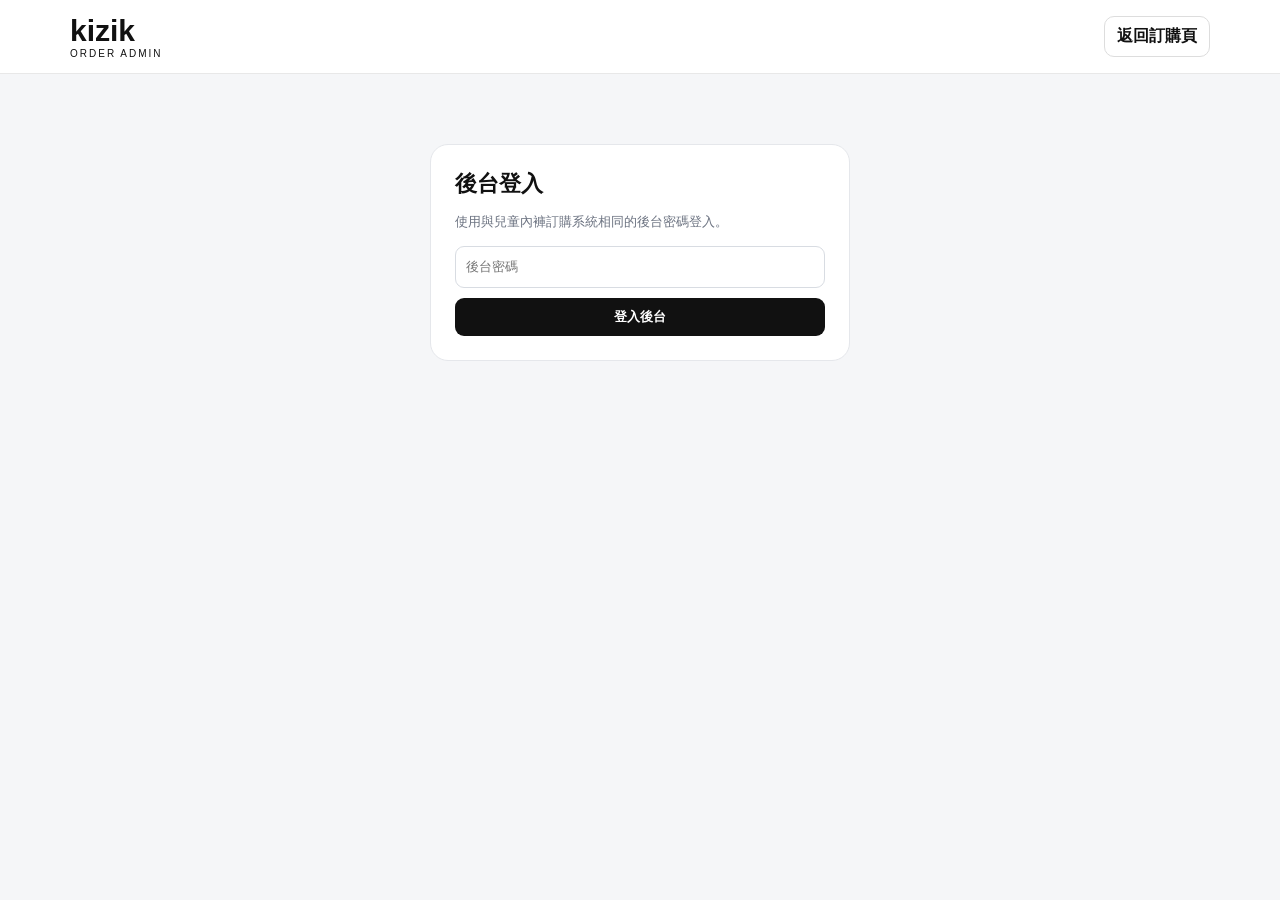
==== admin.html @ c649e025 "Deploy KIZIK ordering website" ====
<!doctype html>
<html lang="zh-Hant">
<head>
<meta charset="utf-8">
<meta name="viewport" content="width=device-width,initial-scale=1">
<title>KIZIK 訂單管理後台</title>
<style>
*{box-sizing:border-box}body{margin:0;background:#f5f6f8;color:#111;font-family:-apple-system,BlinkMacSystemFont,"Segoe UI","Noto Sans TC",sans-serif}
.wrap{max-width:1180px;margin:auto;padding:20px}.top{background:#fff;border-bottom:1px solid #e8e8e8;position:sticky;top:0;z-index:5}
.nav{max-width:1180px;margin:auto;padding:14px 20px;display:flex;align-items:center;justify-content:space-between}.logo{font-size:30px;font-weight:900}.tag{font-size:10px;letter-spacing:2px}
a{color:inherit}.back{border:1px solid #ddd;background:#fff;border-radius:10px;padding:9px 12px;text-decoration:none;font-weight:800}
.login{max-width:420px;margin:70px auto;background:#fff;border:1px solid #e5e7eb;border-radius:18px;padding:24px}.login h1{font-size:22px;margin:0 0 8px}.login p{color:#6b7280;font-size:13px;line-height:1.6}
input,select{width:100%;height:42px;border:1px solid #d8dce2;border-radius:9px;padding:0 10px;background:#fff}
button{border:0;border-radius:9px;padding:10px 13px;font-weight:800;cursor:pointer}.primary{background:#111;color:#fff;width:100%;margin-top:10px}
#app{display:none}.head{display:flex;justify-content:space-between;gap:12px;align-items:end;margin:18px 0}.head h1{margin:0}.muted{color:#6b7280;font-size:12px}
.stats{display:grid;grid-template-columns:repeat(4,1fr);gap:10px;margin-bottom:18px}.stat{background:#fff;border:1px solid #e5e7eb;border-radius:14px;padding:14px}.stat small{display:block;color:#6b7280}.stat b{font-size:24px}
.panel{background:#fff;border:1px solid #e5e7eb;border-radius:16px;padding:16px;margin-bottom:16px}.panel h2{margin:0 0 12px;font-size:18px}
.toolbar{display:flex;gap:8px;flex-wrap:wrap;margin-bottom:10px}.toolbar button,.toolbar select{width:auto}
.order{border-top:1px solid #eee;padding:14px 0}.order:first-child{border-top:0}.orderTop{display:grid;grid-template-columns:150px 1fr 110px 150px;gap:10px;align-items:start}.orderNo{font-weight:900}.customer{font-weight:800}.items{margin-top:8px;background:#f7f8fa;border-radius:10px;padding:8px 10px;font-size:12px}.item{display:grid;grid-template-columns:1.4fr .7fr .5fr .8fr;gap:8px;padding:5px 0;border-bottom:1px solid #e9eaed}.item:last-child{border-bottom:0}.statusBtns{display:flex;gap:6px;flex-wrap:wrap;margin-top:8px}.mini{padding:7px 9px;background:#f1f3f5}.danger{color:#a33}
.stockRow{display:grid;grid-template-columns:140px 1fr;gap:12px;padding:10px 0;border-top:1px solid #eee}.stockRow:first-child{border-top:0}.stockSku{font-weight:900}.stockGrid{display:flex;flex-wrap:wrap;gap:8px}.stockChip{display:flex;align-items:center;gap:6px;background:#f6f7f8;border-radius:9px;padding:6px}.stockChip input{width:60px;height:32px}.stockChip button{padding:6px 8px;background:#111;color:#fff}
.empty{padding:20px;color:#777;text-align:center}.logout{background:#eee}
@media(max-width:760px){.stats{grid-template-columns:1fr 1fr}.orderTop{grid-template-columns:1fr 1fr}.stockRow{grid-template-columns:1fr}.item{grid-template-columns:1fr 1fr}}
</style>
</head>
<body>
<header class="top"><div class="nav"><div><div class="logo">kizik</div><div class="tag">ORDER ADMIN</div></div><a class="back" href="index.html">返回訂購頁</a></div></header>

<section id="login" class="login">
  <h1>後台登入</h1>
  <p>使用與兒童內褲訂購系統相同的後台密碼登入。</p>
  <input id="password" type="password" placeholder="後台密碼" autocomplete="current-password">
  <button class="primary" onclick="login()">登入後台</button>
</section>

<main id="app" class="wrap">
  <div class="head">
    <div><h1>訂單／庫存管理</h1><div class="muted">Supabase 雲端同步｜不同裝置看到同一批資料</div></div>
    <div style="display:flex;gap:8px"><button class="mini" onclick="loadData()">重新同步</button><button class="logout" onclick="logout()">登出</button></div>
  </div>
  <section class="stats">
    <div class="stat"><small>全部訂單</small><b id="sOrders">0</b></div>
    <div class="stat"><small>新訂單</small><b id="sNew">0</b></div>
    <div class="stat"><small>總件數</small><b id="sItems">0</b></div>
    <div class="stat"><small>總金額</small><b id="sSales">$0</b></div>
  </section>
  <section class="panel">
    <h2>訂單處理</h2>
    <div class="toolbar">
      <button class="mini" onclick="filter='active';renderOrders()">處理中</button>
      <button class="mini" onclick="filter='新訂單';renderOrders()">新訂單</button>
      <button class="mini" onclick="filter='已整理';renderOrders()">已整理</button>
      <button class="mini" onclick="filter='已出貨';renderOrders()">已出貨</button>
      <button class="mini" onclick="filter='已完成';renderOrders()">已完成</button>
      <button class="mini" onclick="filter='取消';renderOrders()">取消</button>
      <button class="mini" onclick="filter='archived';renderOrders()">已封存</button>
      <button class="mini" onclick="filter='all';renderOrders()">全部</button>
    </div>
    <div id="orders"></div>
  </section>
  <section class="panel">
    <h2>商品庫存</h2>
    <div class="muted" style="margin-bottom:10px">庫存只在後台顯示；前台僅控制售完尺寸不可選。</div>
    <div id="inventory"></div>
  </section>
</main>

<script>
const API='https://dgkigykovxuvdveldcvv.supabase.co/functions/v1/kizik-admin-orders';
let password=sessionStorage.getItem('kizik_admin_password')||'';
let data={orders:[],inventory:[]},filter='active';
async function api(method='GET',body=null){
  const r=await fetch(API,{method,headers:{'x-admin-password':password,'Content-Type':'application/json'},body:body?JSON.stringify(body):null,cache:'no-store'});
  const d=await r.json();
  if(r.status===401)throw new Error('密碼錯誤');
  if(!r.ok||d.success===false)throw new Error(d.error||'同步失敗');
  return d;
}
async function login(){
  password=document.querySelector('#password').value.trim();
  if(!password)return;
  try{await loadData(true);sessionStorage.setItem('kizik_admin_password',password);showApp();}
  catch(e){alert(e.message)}
}
function logout(){sessionStorage.removeItem('kizik_admin_password');password='';location.reload()}
function showApp(){document.querySelector('#login').style.display='none';document.querySelector('#app').style.display='block'}
async function loadData(fromLogin=false){
  try{data=await api('GET');renderAll();if(!fromLogin)showApp();}
  catch(e){if(fromLogin)throw e;alert(e.message)}
}
function money(n){return '$'+Number(n||0).toLocaleString('zh-TW')}
function renderAll(){
  const orders=data.orders||[];
  document.querySelector('#sOrders').textContent=orders.filter(o=>!o.archived).length;
  document.querySelector('#sNew').textContent=orders.filter(o=>!o.archived&&o.status==='新訂單').length;
  document.querySelector('#sItems').textContent=orders.filter(o=>!o.archived).reduce((a,o)=>a+Number(o.item_count||0),0);
  document.querySelector('#sSales').textContent=money(orders.filter(o=>!o.archived&&o.status!=='取消').reduce((a,o)=>a+Number(o.total||0),0));
  renderOrders();renderInventory();
}
function renderOrders(){
  let list=(data.orders||[]).filter(o=>{
    if(filter==='archived')return o.archived;
    if(filter==='all')return true;
    if(filter==='active')return !o.archived&&!['已完成','取消'].includes(o.status);
    return !o.archived&&o.status===filter;
  });
  const box=document.querySelector('#orders');box.innerHTML='';
  if(!list.length){box.innerHTML='<div class="empty">目前沒有符合條件的訂單</div>';return}
  for(const o of list){
    const who=o.customer_name||o.contact_name||'-';
    const contact=[o.contact_name,o.phone].filter(Boolean).join('｜');
    const items=(o.kizik_order_items||[]).map(i=>`<div class="item"><b>${i.sku}</b><span>${i.size}${i.cm?'｜'+i.cm+'cm':''}</span><span>× ${i.qty}</span><b>${money(i.line_total)}</b></div>`).join('');
    const d=document.createElement('div');d.className='order';
    d.innerHTML=`<div class="orderTop"><div><div class="orderNo">${o.order_no}</div><div class="muted">${new Date(o.created_at).toLocaleString('zh-TW')}</div></div><div><div class="customer">${who}</div><div class="muted">${contact||''}${o.address?'<br>'+o.address:''}${o.note?'<br>備註：'+o.note:''}</div></div><div><b>${o.status}</b><div class="muted">${o.item_count} 雙</div></div><div style="text-align:right"><b>${money(o.total)}</b></div></div><div class="items">${items}</div><div class="statusBtns">${['新訂單','已整理','已出貨','已完成','取消'].map(s=>`<button class="mini" onclick="setStatus(${o.id},'${s}')">${s}</button>`).join('')}${o.status==='已完成'&&!o.archived?`<button class="mini" onclick="archiveOrder(${o.id})">封存</button>`:''}${o.archived?`<button class="mini" onclick="restoreOrder(${o.id})">恢復</button>`:''}</div>`;
    box.appendChild(d);
  }
}
async function setStatus(id,status){await api('POST',{action:'status',ids:[id],status});await loadData()}
async function archiveOrder(id){await api('POST',{action:'archive',ids:[id]});await loadData()}
async function restoreOrder(id){await api('POST',{action:'restore',ids:[id]});await loadData()}
function renderInventory(){
  const groups={};for(const v of (data.inventory||[]))(groups[v.sku] ||= []).push(v);
  const box=document.querySelector('#inventory');box.innerHTML='';
  for(const sku of Object.keys(groups).sort()){
    const r=document.createElement('div');r.className='stockRow';
    r.innerHTML=`<div class="stockSku">${sku}</div><div class="stockGrid">${groups[sku].map(v=>`<div class="stockChip"><b>${v.size}</b><input id="st_${sku}_${String(v.size).replace(/[^a-zA-Z0-9]/g,'_')}" type="number" min="0" value="${v.stock_qty}"><button onclick="saveStock('${sku}','${v.size}',this)">儲存</button></div>`).join('')}</div>`;
    box.appendChild(r);
  }
}
async function saveStock(sku,size,btn){
  const inp=btn.previousElementSibling,qty=Number(inp.value);if(!Number.isInteger(qty)||qty<0)return alert('庫存需為 0 以上整數');
  btn.disabled=true;try{await api('POST',{action:'stock',sku,size,stock_qty:qty});await loadData()}catch(e){alert(e.message)}finally{btn.disabled=false}
}
if(password){loadData().then(showApp).catch(()=>{password='';sessionStorage.removeItem('kizik_admin_password')})}
</script>
</body></html>
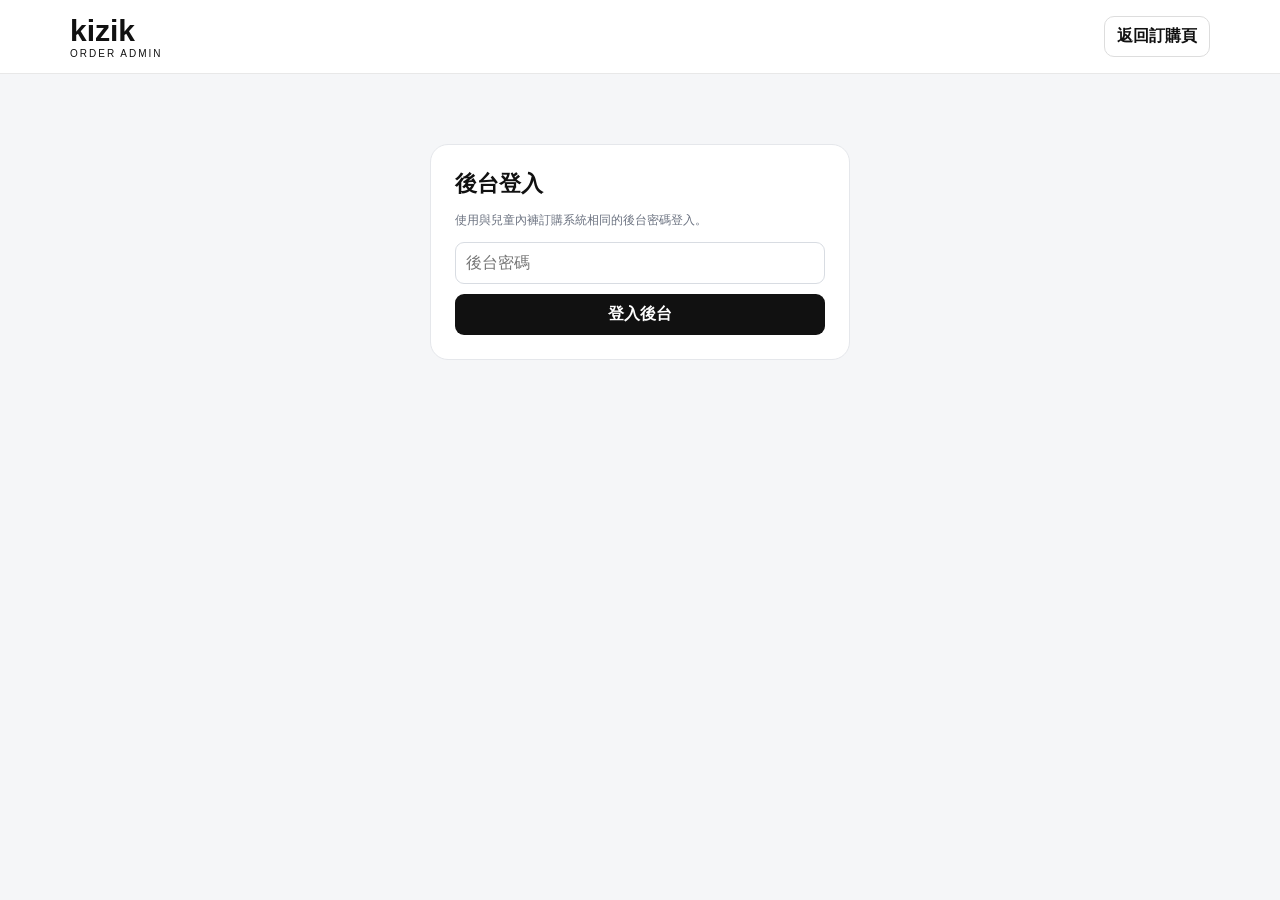
==== commit 12fa5a95: "Add mobile layout, shipping print, inventory toggle, group links and activity" ====
--- a/admin.html
+++ b/admin.html
@@ -2,134 +2,104 @@
 <html lang="zh-Hant">
 <head>
 <meta charset="utf-8">
-<meta name="viewport" content="width=device-width,initial-scale=1">
+<meta name="viewport" content="width=device-width,initial-scale=1,viewport-fit=cover">
 <title>KIZIK 訂單管理後台</title>
 <style>
-*{box-sizing:border-box}body{margin:0;background:#f5f6f8;color:#111;font-family:-apple-system,BlinkMacSystemFont,"Segoe UI","Noto Sans TC",sans-serif}
-.wrap{max-width:1180px;margin:auto;padding:20px}.top{background:#fff;border-bottom:1px solid #e8e8e8;position:sticky;top:0;z-index:5}
-.nav{max-width:1180px;margin:auto;padding:14px 20px;display:flex;align-items:center;justify-content:space-between}.logo{font-size:30px;font-weight:900}.tag{font-size:10px;letter-spacing:2px}
-a{color:inherit}.back{border:1px solid #ddd;background:#fff;border-radius:10px;padding:9px 12px;text-decoration:none;font-weight:800}
-.login{max-width:420px;margin:70px auto;background:#fff;border:1px solid #e5e7eb;border-radius:18px;padding:24px}.login h1{font-size:22px;margin:0 0 8px}.login p{color:#6b7280;font-size:13px;line-height:1.6}
-input,select{width:100%;height:42px;border:1px solid #d8dce2;border-radius:9px;padding:0 10px;background:#fff}
-button{border:0;border-radius:9px;padding:10px 13px;font-weight:800;cursor:pointer}.primary{background:#111;color:#fff;width:100%;margin-top:10px}
-#app{display:none}.head{display:flex;justify-content:space-between;gap:12px;align-items:end;margin:18px 0}.head h1{margin:0}.muted{color:#6b7280;font-size:12px}
-.stats{display:grid;grid-template-columns:repeat(4,1fr);gap:10px;margin-bottom:18px}.stat{background:#fff;border:1px solid #e5e7eb;border-radius:14px;padding:14px}.stat small{display:block;color:#6b7280}.stat b{font-size:24px}
-.panel{background:#fff;border:1px solid #e5e7eb;border-radius:16px;padding:16px;margin-bottom:16px}.panel h2{margin:0 0 12px;font-size:18px}
-.toolbar{display:flex;gap:8px;flex-wrap:wrap;margin-bottom:10px}.toolbar button,.toolbar select{width:auto}
-.order{border-top:1px solid #eee;padding:14px 0}.order:first-child{border-top:0}.orderTop{display:grid;grid-template-columns:150px 1fr 110px 150px;gap:10px;align-items:start}.orderNo{font-weight:900}.customer{font-weight:800}.items{margin-top:8px;background:#f7f8fa;border-radius:10px;padding:8px 10px;font-size:12px}.item{display:grid;grid-template-columns:1.4fr .7fr .5fr .8fr;gap:8px;padding:5px 0;border-bottom:1px solid #e9eaed}.item:last-child{border-bottom:0}.statusBtns{display:flex;gap:6px;flex-wrap:wrap;margin-top:8px}.mini{padding:7px 9px;background:#f1f3f5}.danger{color:#a33}
-.stockRow{display:grid;grid-template-columns:140px 1fr;gap:12px;padding:10px 0;border-top:1px solid #eee}.stockRow:first-child{border-top:0}.stockSku{font-weight:900}.stockGrid{display:flex;flex-wrap:wrap;gap:8px}.stockChip{display:flex;align-items:center;gap:6px;background:#f6f7f8;border-radius:9px;padding:6px}.stockChip input{width:60px;height:32px}.stockChip button{padding:6px 8px;background:#111;color:#fff}
-.empty{padding:20px;color:#777;text-align:center}.logout{background:#eee}
-@media(max-width:760px){.stats{grid-template-columns:1fr 1fr}.orderTop{grid-template-columns:1fr 1fr}.stockRow{grid-template-columns:1fr}.item{grid-template-columns:1fr 1fr}}
+*{box-sizing:border-box}body{margin:0;background:#f5f6f8;color:#111;font-family:-apple-system,BlinkMacSystemFont,"Segoe UI","Noto Sans TC",sans-serif}button,input,select,textarea{font:inherit}button{cursor:pointer}.wrap{max-width:1180px;margin:auto;padding:20px}.top{background:#fff;border-bottom:1px solid #e8e8e8;position:sticky;top:0;z-index:5}.nav{max-width:1180px;margin:auto;padding:14px 20px;display:flex;align-items:center;justify-content:space-between}.logo{font-size:30px;font-weight:900}.tag{font-size:10px;letter-spacing:2px}.back{border:1px solid #ddd;background:#fff;border-radius:10px;padding:9px 12px;text-decoration:none;color:inherit;font-weight:800}.login{max-width:420px;margin:70px auto;background:#fff;border:1px solid #e5e7eb;border-radius:18px;padding:24px}.login h1{font-size:22px;margin:0 0 8px}.login p,.muted{color:#6b7280;font-size:12px;line-height:1.6}input,select,textarea{width:100%;border:1px solid #d8dce2;border-radius:9px;padding:0 10px;background:#fff}input,select{height:42px}textarea{padding:10px;min-height:76px;resize:vertical}button{border:0;border-radius:9px;padding:10px 13px;font-weight:800}.primary{background:#111;color:#fff;width:100%;margin-top:10px}#app{display:none}.head{display:flex;justify-content:space-between;gap:12px;align-items:end;margin:18px 0}.head h1{margin:0}.stats{display:grid;grid-template-columns:repeat(4,1fr);gap:10px;margin-bottom:18px}.stat{background:#fff;border:1px solid #e5e7eb;border-radius:14px;padding:14px}.stat small{display:block;color:#6b7280}.stat b{font-size:24px}.panel{background:#fff;border:1px solid #e5e7eb;border-radius:16px;padding:16px;margin-bottom:16px}.panelHead{display:flex;align-items:center;justify-content:space-between;gap:10px;margin-bottom:12px}.panel h2{margin:0;font-size:18px}.toolbar{display:flex;gap:8px;flex-wrap:wrap;margin-bottom:10px}.toolbar button,.toolbar select{width:auto}.mini{padding:7px 9px;background:#f1f3f5}.dark{background:#111;color:#fff}.danger{color:#a33}.order{border-top:1px solid #eee;padding:14px 0}.order:first-child{border-top:0}.orderTop{display:grid;grid-template-columns:160px 1fr 120px 140px;gap:10px;align-items:start}.orderNo{font-weight:900}.customer{font-weight:800}.sourcePill{display:inline-block;margin-top:5px;padding:3px 7px;border-radius:999px;background:#fff3d6;color:#875c00;font-size:10px;font-weight:900}.items{margin-top:8px;background:#f7f8fa;border-radius:10px;padding:8px 10px;font-size:12px}.item{display:grid;grid-template-columns:1.4fr .7fr .5fr .8fr;gap:8px;padding:5px 0;border-bottom:1px solid #e9eaed}.item:last-child{border-bottom:0}.statusBtns{display:flex;gap:6px;flex-wrap:wrap;margin-top:8px}.printMini{background:#111;color:#fff}.empty{padding:20px;color:#777;text-align:center}.logout{background:#eee}
+.stockRow{display:grid;grid-template-columns:140px 1fr;gap:12px;padding:10px 0;border-top:1px solid #eee}.stockRow:first-child{border-top:0}.stockSku{font-weight:900}.stockGrid{display:flex;flex-wrap:wrap;gap:8px}.stockChip{display:flex;align-items:center;gap:6px;background:#f6f7f8;border-radius:9px;padding:6px}.stockChip input{width:60px;height:32px}.stockChip button{padding:6px 8px;background:#111;color:#fff}.inventoryBox{display:none}.inventoryBox.open{display:block}
+.activityGrid{display:grid;grid-template-columns:1fr auto;gap:10px;align-items:start}.activityGrid button{height:42px;background:#111;color:#fff}.groupForm{display:grid;grid-template-columns:1.1fr .55fr .8fr 1fr auto;gap:8px;align-items:start}.groupForm textarea{grid-column:1/-1}.groupForm .addBtn{background:#111;color:#fff;height:42px}.groupRow{border-top:1px solid #eee;padding:14px 0}.groupRow:first-child{border-top:0}.groupTop{display:grid;grid-template-columns:1.2fr 110px 1fr auto;gap:9px;align-items:center}.groupName b{display:block}.groupName small{color:#777}.linkBox{font-size:11px;background:#f6f7f8;padding:9px;border-radius:8px;white-space:nowrap;overflow:hidden;text-overflow:ellipsis}.groupNote{margin-top:8px;display:grid;grid-template-columns:1fr 220px;gap:8px}.rowActions{display:flex;gap:5px;flex-wrap:wrap}.off{opacity:.55}.sectionTip{font-size:11px;color:#777;line-height:1.6;margin-bottom:10px}
+.detailmodal{position:fixed;inset:0;z-index:120;background:rgba(0,0,0,.45);display:none;align-items:center;justify-content:center;padding:16px}.detailmodal.open{display:flex}.detailbox{background:#fff;border-radius:18px;width:min(800px,100%);max-height:90vh;overflow:auto;padding:20px}.detailhead{display:flex;justify-content:space-between;gap:12px;align-items:flex-start;border-bottom:1px solid #eee;padding-bottom:12px}.detailhead h2{margin:3px 0}.detailgrid{display:grid;grid-template-columns:repeat(3,1fr);gap:10px;margin:14px 0}.detailcell{background:#f8f6f1;border-radius:10px;padding:10px;min-height:60px}.detailcell small{display:block;color:#777;margin-bottom:3px}.detailitem{display:grid;grid-template-columns:1.1fr 1.2fr .5fr .8fr;gap:8px;padding:9px 0;border-bottom:1px solid #eee;break-inside:avoid}.detailitem span:last-child{text-align:right}.detailactions{display:flex;gap:8px;flex-wrap:wrap;margin-top:16px}.printbtn{background:#111;color:#fff}.shipTitle{font-size:22px;font-weight:900;margin:10px 0 2px}.shipSub{font-size:11px;color:#777}.grandTotal{text-align:right;font-size:20px;font-weight:900;margin-top:14px}
+@media(max-width:760px){.wrap{padding:12px}.stats{grid-template-columns:1fr 1fr}.orderTop{grid-template-columns:1fr 1fr}.stockRow{grid-template-columns:1fr}.item{grid-template-columns:1fr 1fr}.groupForm{grid-template-columns:1fr 1fr}.groupForm .addBtn{grid-column:1/-1}.groupTop{grid-template-columns:1fr auto}.groupTop .linkBox{grid-column:1/-1}.groupNote{grid-template-columns:1fr}.detailgrid{grid-template-columns:1fr 1fr}.detailitem{grid-template-columns:1fr 1fr}.activityGrid{grid-template-columns:1fr}}
+@media print{
+  body>*{display:none!important}#orderDetailModal{display:block!important;position:static!important;background:#fff!important;padding:0!important}#orderDetailModal .detailbox{display:block!important;width:100%!important;max-height:none!important;overflow:visible!important;border-radius:0!important;padding:0!important}.detailactions,.detailhead button{display:none!important}.detailhead{border-bottom:2px solid #111}.detailgrid,.detailitem{break-inside:avoid}.detailitem{grid-template-columns:1.1fr 1.2fr .5fr .8fr!important} @page{size:A4;margin:14mm}
+}
 </style>
 </head>
 <body>
 <header class="top"><div class="nav"><div><div class="logo">kizik</div><div class="tag">ORDER ADMIN</div></div><a class="back" href="index.html">返回訂購頁</a></div></header>
-
-<section id="login" class="login">
-  <h1>後台登入</h1>
-  <p>使用與兒童內褲訂購系統相同的後台密碼登入。</p>
-  <input id="password" type="password" placeholder="後台密碼" autocomplete="current-password">
-  <button class="primary" onclick="login()">登入後台</button>
-</section>
+<section id="login" class="login"><h1>後台登入</h1><p>使用與兒童內褲訂購系統相同的後台密碼登入。</p><input id="password" type="password" placeholder="後台密碼" autocomplete="current-password"><button class="primary" onclick="login()">登入後台</button></section>
 
 <main id="app" class="wrap">
-  <div class="head">
-    <div><h1>訂單／庫存管理</h1><div class="muted">Supabase 雲端同步｜不同裝置看到同一批資料</div></div>
-    <div style="display:flex;gap:8px"><button class="mini" onclick="loadData()">重新同步</button><button class="logout" onclick="logout()">登出</button></div>
-  </div>
-  <section class="stats">
-    <div class="stat"><small>全部訂單</small><b id="sOrders">0</b></div>
-    <div class="stat"><small>新訂單</small><b id="sNew">0</b></div>
-    <div class="stat"><small>總件數</small><b id="sItems">0</b></div>
-    <div class="stat"><small>總金額</small><b id="sSales">$0</b></div>
-  </section>
+  <div class="head"><div><h1>訂單／庫存管理</h1><div class="muted">Supabase 雲端同步｜不同裝置看到同一批資料</div></div><div style="display:flex;gap:8px"><button class="mini" onclick="loadData()">重新同步</button><button class="logout" onclick="logout()">登出</button></div></div>
+  <section class="stats"><div class="stat"><small>全部訂單</small><b id="sOrders">0</b></div><div class="stat"><small>新訂單</small><b id="sNew">0</b></div><div class="stat"><small>總件數</small><b id="sItems">0</b></div><div class="stat"><small>總金額</small><b id="sSales">$0</b></div></section>
+
   <section class="panel">
     <h2>訂單處理</h2>
-    <div class="toolbar">
-      <button class="mini" onclick="filter='active';renderOrders()">處理中</button>
-      <button class="mini" onclick="filter='新訂單';renderOrders()">新訂單</button>
-      <button class="mini" onclick="filter='已整理';renderOrders()">已整理</button>
-      <button class="mini" onclick="filter='已出貨';renderOrders()">已出貨</button>
-      <button class="mini" onclick="filter='已完成';renderOrders()">已完成</button>
-      <button class="mini" onclick="filter='取消';renderOrders()">取消</button>
-      <button class="mini" onclick="filter='archived';renderOrders()">已封存</button>
-      <button class="mini" onclick="filter='all';renderOrders()">全部</button>
-    </div>
+    <div class="toolbar" style="margin-top:12px"><button class="mini" onclick="setFilter('active')">處理中</button><button class="mini" onclick="setFilter('新訂單')">新訂單</button><button class="mini" onclick="setFilter('已整理')">已整理</button><button class="mini" onclick="setFilter('已出貨')">已出貨</button><button class="mini" onclick="setFilter('已完成')">已完成</button><button class="mini" onclick="setFilter('取消')">取消</button><button class="mini" onclick="setFilter('archived')">已封存</button><button class="mini" onclick="setFilter('all')">全部</button></div>
     <div id="orders"></div>
   </section>
+
   <section class="panel">
-    <h2>商品庫存</h2>
-    <div class="muted" style="margin-bottom:10px">庫存只在後台顯示；前台僅控制售完尺寸不可選。</div>
-    <div id="inventory"></div>
+    <div class="panelHead"><div><h2>商品庫存</h2><div class="muted">庫存只在後台顯示；前台只顯示售完狀態。</div></div><button id="inventoryToggle" class="dark" onclick="toggleInventory()">查看／編輯庫存</button></div>
+    <div id="inventoryBox" class="inventoryBox"><div id="inventory"></div></div>
   </section>
+
+  <section class="panel">
+    <div class="panelHead"><div><h2>目前活動</h2><div class="muted">這段文字會顯示在一般客戶前台「目前活動」欄。</div></div></div>
+    <div class="activityGrid"><textarea id="generalActivity" placeholder="例如：新品上市、滿額活動、本月活動說明"></textarea><button onclick="saveGeneralActivity()">儲存活動</button></div>
+  </section>
+
+  <section class="panel">
+    <h2>新增團購連結</h2>
+    <div class="sectionTip">建立後會產生專屬網址，例如 <b>?source=taichung-mom</b>。團購訂單會自動記錄來源，並依設定折扣計算。</div>
+    <div class="groupForm">
+      <input id="newGroupName" placeholder="團購名稱，例如：台中媽媽團">
+      <input id="newGroupDiscount" type="number" min="1" max="100" value="100" placeholder="折扣 %">
+      <input id="newGroupSlug" placeholder="連結代碼（可留空）">
+      <input id="newGroupEnds" type="datetime-local" title="截止時間（可留空）">
+      <button class="addBtn" onclick="addGroup()">＋ 新增團購</button>
+      <textarea id="newGroupNote" placeholder="活動備註，例如：9/20 截止，統一由團主取貨"></textarea>
+    </div>
+  </section>
+
+  <section class="panel"><h2>團購連結設定</h2><div class="sectionTip">可複製連結、調整折扣／備註／截止時間，或暫停入口。</div><div id="groups"></div></section>
 </main>
+
+<div class="detailmodal" id="orderDetailModal" onclick="if(event.target===this)closeOrderDetail()">
+  <div class="detailbox">
+    <div class="detailhead"><div><small>KIZIK · SHIPPING ORDER</small><div class="shipTitle">KIZIK 出貨單</div><h2 id="detailOrderNo">訂單明細</h2><div class="shipSub">伯鑫國際貿易有限公司｜04-2524-4025</div></div><button class="mini" onclick="closeOrderDetail()">關閉 ×</button></div>
+    <div id="detailContent"></div>
+    <div class="detailactions"><button class="printbtn" onclick="window.print()">列印出貨單</button><button class="mini" onclick="detailSetStatus('已整理')">標記已整理</button><button class="mini" onclick="detailSetStatus('已出貨')">標記已出貨</button><button class="mini" onclick="detailSetStatus('已完成')">標記已完成</button></div>
+  </div>
+</div>
 
 <script>
 const API='https://dgkigykovxuvdveldcvv.supabase.co/functions/v1/kizik-admin-orders';
+const SITE='https://kizik-shoes.vercel.app/';
 let password=sessionStorage.getItem('kizik_admin_password')||'';
-let data={orders:[],inventory:[]},filter='active';
-async function api(method='GET',body=null){
-  const r=await fetch(API,{method,headers:{'x-admin-password':password,'Content-Type':'application/json'},body:body?JSON.stringify(body):null,cache:'no-store'});
-  const d=await r.json();
-  if(r.status===401)throw new Error('密碼錯誤');
-  if(!r.ok||d.success===false)throw new Error(d.error||'同步失敗');
-  return d;
-}
-async function login(){
-  password=document.querySelector('#password').value.trim();
-  if(!password)return;
-  try{await loadData(true);sessionStorage.setItem('kizik_admin_password',password);showApp();}
-  catch(e){alert(e.message)}
-}
+let data={orders:[],inventory:[],groups:[],general_activity:'目前無特別活動。'},filter='active',inventoryOpen=false,currentDetailId=null;
+async function api(method='GET',body=null){const r=await fetch(API,{method,headers:{'x-admin-password':password,'Content-Type':'application/json'},body:body?JSON.stringify(body):null,cache:'no-store'}),d=await r.json();if(r.status===401)throw new Error('密碼錯誤');if(!r.ok||d.success===false)throw new Error(d.error||'同步失敗');return d}
+async function login(){password=document.querySelector('#password').value.trim();if(!password)return;try{await loadData(true);sessionStorage.setItem('kizik_admin_password',password);showApp()}catch(e){alert(e.message)}}
 function logout(){sessionStorage.removeItem('kizik_admin_password');password='';location.reload()}
 function showApp(){document.querySelector('#login').style.display='none';document.querySelector('#app').style.display='block'}
-async function loadData(fromLogin=false){
-  try{data=await api('GET');renderAll();if(!fromLogin)showApp();}
-  catch(e){if(fromLogin)throw e;alert(e.message)}
-}
+async function loadData(fromLogin=false){try{data=await api('GET');renderAll();if(!fromLogin)showApp()}catch(e){if(fromLogin)throw e;alert(e.message)}}
 function money(n){return '$'+Number(n||0).toLocaleString('zh-TW')}
-function renderAll(){
-  const orders=data.orders||[];
-  document.querySelector('#sOrders').textContent=orders.filter(o=>!o.archived).length;
-  document.querySelector('#sNew').textContent=orders.filter(o=>!o.archived&&o.status==='新訂單').length;
-  document.querySelector('#sItems').textContent=orders.filter(o=>!o.archived).reduce((a,o)=>a+Number(o.item_count||0),0);
-  document.querySelector('#sSales').textContent=money(orders.filter(o=>!o.archived&&o.status!=='取消').reduce((a,o)=>a+Number(o.total||0),0));
-  renderOrders();renderInventory();
-}
-function renderOrders(){
-  let list=(data.orders||[]).filter(o=>{
-    if(filter==='archived')return o.archived;
-    if(filter==='all')return true;
-    if(filter==='active')return !o.archived&&!['已完成','取消'].includes(o.status);
-    return !o.archived&&o.status===filter;
-  });
-  const box=document.querySelector('#orders');box.innerHTML='';
-  if(!list.length){box.innerHTML='<div class="empty">目前沒有符合條件的訂單</div>';return}
-  for(const o of list){
-    const who=o.customer_name||o.contact_name||'-';
-    const contact=[o.contact_name,o.phone].filter(Boolean).join('｜');
-    const items=(o.kizik_order_items||[]).map(i=>`<div class="item"><b>${i.sku}</b><span>${i.size}${i.cm?'｜'+i.cm+'cm':''}</span><span>× ${i.qty}</span><b>${money(i.line_total)}</b></div>`).join('');
-    const d=document.createElement('div');d.className='order';
-    d.innerHTML=`<div class="orderTop"><div><div class="orderNo">${o.order_no}</div><div class="muted">${new Date(o.created_at).toLocaleString('zh-TW')}</div></div><div><div class="customer">${who}</div><div class="muted">${contact||''}${o.address?'<br>'+o.address:''}${o.note?'<br>備註：'+o.note:''}</div></div><div><b>${o.status}</b><div class="muted">${o.item_count} 雙</div></div><div style="text-align:right"><b>${money(o.total)}</b></div></div><div class="items">${items}</div><div class="statusBtns">${['新訂單','已整理','已出貨','已完成','取消'].map(s=>`<button class="mini" onclick="setStatus(${o.id},'${s}')">${s}</button>`).join('')}${o.status==='已完成'&&!o.archived?`<button class="mini" onclick="archiveOrder(${o.id})">封存</button>`:''}${o.archived?`<button class="mini" onclick="restoreOrder(${o.id})">恢復</button>`:''}</div>`;
-    box.appendChild(d);
-  }
-}
+function esc(s){return String(s??'').replace(/[&<>'"]/g,c=>({'&':'&amp;','<':'&lt;','>':'&gt;',"'":'&#39;','"':'&quot;'}[c]))}
+function fmtDate(v){return v?new Date(v).toLocaleString('zh-TW'):'-'}
+function discountText(rate){const z=Math.round(Number(rate||1)*100)/10;return Number.isInteger(z)?z+' 折':z.toFixed(1)+' 折'}
+function renderAll(){const orders=data.orders||[];document.querySelector('#sOrders').textContent=orders.filter(o=>!o.archived).length;document.querySelector('#sNew').textContent=orders.filter(o=>!o.archived&&o.status==='新訂單').length;document.querySelector('#sItems').textContent=orders.filter(o=>!o.archived).reduce((a,o)=>a+Number(o.item_count||0),0);document.querySelector('#sSales').textContent=money(orders.filter(o=>!o.archived&&o.status!=='取消').reduce((a,o)=>a+Number(o.total||0),0));document.querySelector('#generalActivity').value=data.general_activity||'';renderOrders();renderInventory();renderGroups()}
+function setFilter(v){filter=v;renderOrders()}
+function filteredOrders(){return (data.orders||[]).filter(o=>{if(filter==='archived')return o.archived;if(filter==='all')return true;if(filter==='active')return !o.archived&&!['已完成','取消'].includes(o.status);return !o.archived&&o.status===filter})}
+function renderOrders(){const list=filteredOrders(),box=document.querySelector('#orders');box.innerHTML='';if(!list.length){box.innerHTML='<div class="empty">目前沒有符合條件的訂單</div>';return}for(const o of list){const who=o.customer_name||o.contact_name||'-',contact=[o.contact_name,o.phone].filter(Boolean).join('｜'),source=o.source_name||'一般客戶',items=(o.kizik_order_items||[]).map(i=>`<div class="item"><b>${esc(i.sku)}</b><span>${esc(i.size)}${i.cm?'｜'+esc(i.cm)+'cm':''}</span><span>× ${i.qty}</span><b>${money(i.line_total)}</b></div>`).join(''),d=document.createElement('div');d.className='order';d.innerHTML=`<div class="orderTop"><div><div class="orderNo">${esc(o.order_no)}</div><div class="muted">${fmtDate(o.created_at)}</div>${o.source_key&&o.source_key!=='general'?`<span class="sourcePill">${esc(source)}｜${discountText(o.discount_rate)}</span>`:''}</div><div><div class="customer">${esc(who)}</div><div class="muted">${esc(contact)}${o.address?'<br>'+esc(o.address):''}${o.note?'<br>備註：'+esc(o.note):''}</div></div><div><b>${esc(o.status)}</b><div class="muted">${o.item_count} 雙</div></div><div style="text-align:right"><b>${money(o.total)}</b></div></div><div class="items">${items}</div><div class="statusBtns"><button class="mini printMini" onclick="openOrderDetail(${o.id})">查看／列印出貨單</button>${['新訂單','已整理','已出貨','已完成','取消'].map(s=>`<button class="mini" onclick="setStatus(${o.id},'${s}')">${s}</button>`).join('')}${o.status==='已完成'&&!o.archived?`<button class="mini" onclick="archiveOrder(${o.id})">封存</button>`:''}${o.archived?`<button class="mini" onclick="restoreOrder(${o.id})">恢復</button>`:''}</div>`;box.appendChild(d)}}
 async function setStatus(id,status){await api('POST',{action:'status',ids:[id],status});await loadData()}
 async function archiveOrder(id){await api('POST',{action:'archive',ids:[id]});await loadData()}
 async function restoreOrder(id){await api('POST',{action:'restore',ids:[id]});await loadData()}
-function renderInventory(){
-  const groups={};for(const v of (data.inventory||[]))(groups[v.sku] ||= []).push(v);
-  const box=document.querySelector('#inventory');box.innerHTML='';
-  for(const sku of Object.keys(groups).sort()){
-    const r=document.createElement('div');r.className='stockRow';
-    r.innerHTML=`<div class="stockSku">${sku}</div><div class="stockGrid">${groups[sku].map(v=>`<div class="stockChip"><b>${v.size}</b><input id="st_${sku}_${String(v.size).replace(/[^a-zA-Z0-9]/g,'_')}" type="number" min="0" value="${v.stock_qty}"><button onclick="saveStock('${sku}','${v.size}',this)">儲存</button></div>`).join('')}</div>`;
-    box.appendChild(r);
-  }
-}
-async function saveStock(sku,size,btn){
-  const inp=btn.previousElementSibling,qty=Number(inp.value);if(!Number.isInteger(qty)||qty<0)return alert('庫存需為 0 以上整數');
-  btn.disabled=true;try{await api('POST',{action:'stock',sku,size,stock_qty:qty});await loadData()}catch(e){alert(e.message)}finally{btn.disabled=false}
-}
+function openOrderDetail(id){const o=(data.orders||[]).find(x=>Number(x.id)===Number(id));if(!o)return;currentDetailId=o.id;document.querySelector('#detailOrderNo').textContent=o.order_no;const items=(o.kizik_order_items||[]).map(i=>`<div class="detailitem"><b>${esc(i.sku)}</b><span>US ${esc(i.size)}${i.cm?'｜'+esc(i.cm)+' cm':''}</span><span>× ${i.qty}</span><b>${money(i.line_total)}</b></div>`).join('');document.querySelector('#detailContent').innerHTML=`<div class="detailgrid"><div class="detailcell"><small>客戶</small><b>${esc(o.customer_name||o.contact_name||'-')}</b></div><div class="detailcell"><small>聯絡人／電話</small><b>${esc([o.contact_name,o.phone].filter(Boolean).join('｜')||'-')}</b></div><div class="detailcell"><small>訂單日期</small><b>${fmtDate(o.created_at)}</b></div><div class="detailcell"><small>地址</small><b>${esc(o.address||'-')}</b></div><div class="detailcell"><small>訂單來源</small><b>${esc(o.source_name||'一般客戶')}${o.source_key&&o.source_key!=='general'?'｜'+discountText(o.discount_rate):''}</b></div><div class="detailcell"><small>狀態</small><b>${esc(o.status)}</b></div></div>${o.note?`<div class="detailcell" style="margin-bottom:12px"><small>備註</small><b>${esc(o.note)}</b></div>`:''}<div style="border-top:2px solid #111;border-bottom:2px solid #111"><div class="detailitem" style="font-weight:900"><span>貨號</span><span>尺寸</span><span>數量</span><span>金額</span></div>${items}</div><div class="grandTotal">合計 ${o.item_count} 雙｜${money(o.total)}</div>`;document.querySelector('#orderDetailModal').classList.add('open');document.body.style.overflow='hidden'}
+function closeOrderDetail(){document.querySelector('#orderDetailModal').classList.remove('open');document.body.style.overflow='';currentDetailId=null}
+async function detailSetStatus(status){if(!currentDetailId)return;await setStatus(currentDetailId,status);const id=currentDetailId;openOrderDetail(id)}
+function toggleInventory(){inventoryOpen=!inventoryOpen;document.querySelector('#inventoryBox').classList.toggle('open',inventoryOpen);document.querySelector('#inventoryToggle').textContent=inventoryOpen?'收起庫存明細':'查看／編輯庫存'}
+function renderInventory(){const groups={};for(const v of(data.inventory||[]))(groups[v.sku]||=[]).push(v);const box=document.querySelector('#inventory');box.innerHTML='';for(const sku of Object.keys(groups).sort()){const r=document.createElement('div');r.className='stockRow';r.innerHTML=`<div class="stockSku">${esc(sku)}</div><div class="stockGrid">${groups[sku].map(v=>`<div class="stockChip"><b>${esc(v.size)}</b><input type="number" min="0" value="${v.stock_qty}"><button onclick="saveStock('${esc(sku)}','${esc(v.size)}',this)">儲存</button></div>`).join('')}</div>`;box.appendChild(r)}}
+async function saveStock(sku,size,btn){const inp=btn.previousElementSibling,qty=Number(inp.value);if(!Number.isInteger(qty)||qty<0)return alert('庫存需為 0 以上整數');btn.disabled=true;try{await api('POST',{action:'stock',sku,size,stock_qty:qty});await loadData()}catch(e){alert(e.message)}finally{btn.disabled=false}}
+async function saveGeneralActivity(){const value=document.querySelector('#generalActivity').value.trim();try{await api('POST',{action:'general_activity',value});await loadData();alert('目前活動已更新')}catch(e){alert('儲存失敗：'+e.message)}}
+function slugify(s){return String(s||'').trim().toLowerCase().replace(/\s+/g,'-').replace(/[^a-z0-9-_]/g,'-').replace(/-+/g,'-').replace(/^-|-$/g,'')||('group-'+Date.now())}
+async function addGroup(){const name=document.querySelector('#newGroupName').value.trim();let pct=Number(document.querySelector('#newGroupDiscount').value);if(!name)return alert('請輸入團購名稱');if(!pct||pct<1||pct>100)return alert('折扣請輸入 1～100');const key=slugify(document.querySelector('#newGroupSlug').value||name),note=document.querySelector('#newGroupNote').value.trim(),v=document.querySelector('#newGroupEnds').value,ends=v?new Date(v).toISOString():null;if((data.groups||[]).some(g=>g.group_key===key))return alert('這個連結代碼已經使用，請換一個');try{await api('POST',{action:'save_group',group_key:key,name,discount_rate:pct/100,active:true,note,ends_at:ends});document.querySelector('#newGroupName').value='';document.querySelector('#newGroupSlug').value='';document.querySelector('#newGroupNote').value='';document.querySelector('#newGroupEnds').value='';await loadData();alert('團購連結已建立')}catch(e){alert('新增失敗：'+e.message)}}
+function toLocalInput(v){if(!v)return'';const d=new Date(v),pad=n=>String(n).padStart(2,'0');return`${d.getFullYear()}-${pad(d.getMonth()+1)}-${pad(d.getDate())}T${pad(d.getHours())}:${pad(d.getMinutes())}`}
+function renderGroups(){const box=document.querySelector('#groups'),list=data.groups||[];box.innerHTML='';if(!list.length){box.innerHTML='<div class="empty">目前沒有團購連結</div>';return}for(const g of list){const url=SITE+'?source='+encodeURIComponent(g.group_key),r=document.createElement('div');r.className='groupRow'+(g.active?'':' off');r.innerHTML=`<div class="groupTop"><div class="groupName"><b>${esc(g.name)}</b><small>代碼：${esc(g.group_key)} ${g.active?'｜啟用中':'｜已暫停'}</small></div><input type="number" min="1" max="100" value="${Math.round(Number(g.discount_rate)*100)}" onchange="updateGroup('${esc(g.group_key)}','discount',this.value)"><div class="linkBox" title="${esc(url)}">${esc(url)}</div><div class="rowActions"><button class="mini dark" onclick="copyLink('${esc(url)}')">複製連結</button><button class="mini" onclick="toggleGroup('${esc(g.group_key)}')">${g.active?'暫停':'啟用'}</button><button class="mini danger" onclick="deleteGroup('${esc(g.group_key)}')">刪除</button></div></div><div class="groupNote"><textarea data-note="${esc(g.group_key)}" onchange="updateGroup('${esc(g.group_key)}','note',this.value)" placeholder="活動備註">${esc(g.note||'')}</textarea><div><div class="muted" style="margin-bottom:4px">截止時間（可留空）</div><input type="datetime-local" value="${toLocalInput(g.ends_at)}" onchange="updateGroup('${esc(g.group_key)}','ends',this.value)"></div></div>`;box.appendChild(r)}}
+async function updateGroup(key,field,value){const g=(data.groups||[]).find(x=>x.group_key===key);if(!g)return;let rate=Number(g.discount_rate),note=g.note||'',ends=g.ends_at||null;if(field==='discount'){const pct=Number(value);if(!pct||pct<1||pct>100)return alert('折扣請輸入 1～100');rate=pct/100}else if(field==='note')note=String(value).trim();else if(field==='ends')ends=value?new Date(value).toISOString():null;try{await api('POST',{action:'save_group',group_key:g.group_key,name:g.name,discount_rate:rate,active:g.active!==false,note,ends_at:ends});await loadData()}catch(e){alert('更新失敗：'+e.message)}}
+async function toggleGroup(key){const g=(data.groups||[]).find(x=>x.group_key===key);if(!g)return;try{await api('POST',{action:'save_group',group_key:g.group_key,name:g.name,discount_rate:Number(g.discount_rate)||1,active:g.active===false,note:g.note||'',ends_at:g.ends_at||null});await loadData()}catch(e){alert('更新失敗：'+e.message)}}
+async function deleteGroup(key){const g=(data.groups||[]).find(x=>x.group_key===key);if(!g||!confirm(`確定刪除「${g.name}」團購連結？`))return;try{await api('POST',{action:'delete_group',group_key:key});await loadData()}catch(e){alert('刪除失敗：'+e.message)}}
+async function copyLink(url){try{await navigator.clipboard.writeText(url);alert('團購連結已複製')}catch{prompt('請複製這個連結',url)}}
 if(password){loadData().then(showApp).catch(()=>{password='';sessionStorage.removeItem('kizik_admin_password')})}
 </script>
-</body></html>+</body>
+</html>
